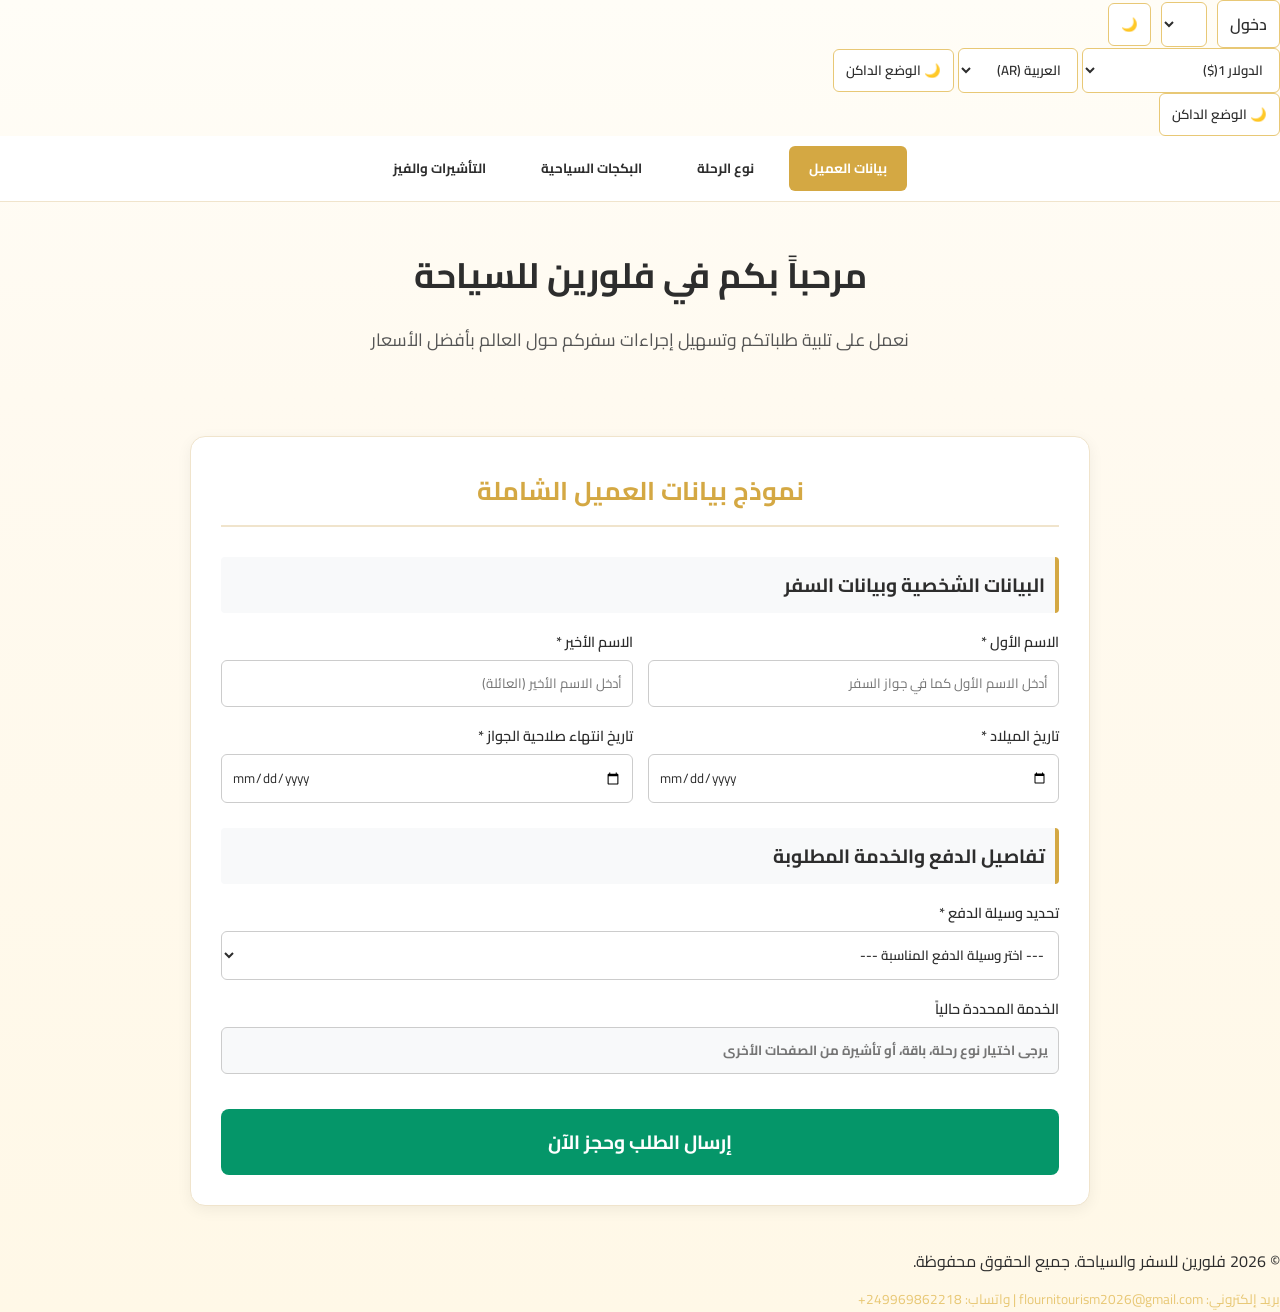
==== index.html @ 7b074fc5 "Update index.html" ====
<!DOCTYPE html>
<html lang="ar" dir="rtl">
<head>
    <meta charset="UTF-8">
    <meta name="viewport" content="width=device-width, initial-scale=1.0">
    <title>فلورين للسفر والسياحة</title>
    <link href="https://fonts.googleapis.com/css2?family=Cairo:wght@400;600;700;800&display=swap" rel="stylesheet">
    <style>
        :root {
            /* ألوان الوضع الفاتح (الافتراضي) */
            --gold-matte: #D4A843;
            --gold-light: #E8C876;
            --white: #FFFFFF;
            --bg-gradient-1: #FFFDF7;
            --bg-gradient-2: #FFFAF0;
            --bg-gradient-3: #FFF8E7;
            --text-dark: #2D2D2D;
            --text-medium: #555555;
            --shadow-color: rgba(0,0,0,0.06);
            --border-color: #F0E4CC;
            --input-bg: #FFFFFF;
            --input-border: #ccc;
            --section-bg: #f8f9fa;
        }

        /* ألوان الوضع الداكن */
        body.dark-mode {
            --white: #1E1E1E;
            --bg-gradient-1: #121212;
            --bg-gradient-2: #1A1A1A;
            --bg-gradient-3: #121212;
            --text-dark: #F5F5F5;
            --text-medium: #CCCCCC;
            --shadow-color: rgba(255,255,255,0.05);
            --border-color: #333333;
            --input-bg: #2D2D2D;
            --input-border: #444444;
            --section-bg: #2A2A2A;
        }

        * { 
            margin: 0; 
            padding: 0; 
            box-sizing: border-box; 
            font-family: 'Cairo', sans-serif; 
        }
        
        body { 
            background: linear-gradient(180deg, var(--bg-gradient-1) 0%, var(--bg-gradient-2) 30%, var(--bg-gradient-3) 100%); 
            color: var(--text-dark); 
            overflow-x: hidden; 
            transition: background 0.3s, color 0.3s;
        }

        /* الهيدر وأدوات التحكم */
        header { 
            background: var(--white); 
            border-bottom: 3px solid var(--gold-matte); 
            position: sticky; 
            top: 0; 
            z-index: 100; 
            box-shadow: 0 2px 20px var(--shadow-color); 
            transition: background 0.3s;
        }
        
        .header-inner { 
            max-width: 1200px; 
            margin: 0 auto; 
            padding: 10px 20px; 
            display: flex; 
            align-items: center; 
            justify-content: space-between; 
            flex-wrap: wrap; 
            gap: 15px; 
        }
        /* قسم الشعار */
.logo-area { 
    display: flex; 
    align-items: center; 
    gap: 12px; 
    margin-top: -15px; /* التعديل هنا: هذه القيمة سترفع الشعار والنص للأعلى، يمكنك تغيير الرقم (-10 أو -20) حسب الحاجة */
}

.logo-img { 
    /* تم تعديل العرض إلى 120 بكسل بدلاً من 70 بكسل لتكون تفاصيل شعار فلورين واضحة ومقروءة */
    width: 120px; 
    height: auto; 
    object-fit: contain; 
    border-radius: 8px; /* ملاحظة: إذا قمت بتفريغ خلفية الشعار (PNG شفاف)، فمن الأفضل حذف هذا السطر */
}

.logo-text h1 { 
    font-size: 1.3rem; 
    font-weight: 800; 
    color: var(--text-dark); 
    line-height: 1.1; 
}

.controls { 
    display: flex; 
    gap: 10px; 
    align-items: center; 
}

select, .lang-btn, .theme-btn { 
    padding: 8px 12px; 
    border: 1px solid var(--gold-light); 
    border-radius: 6px; 
    background: var(--input-bg); 
    color: var(--text-dark);
    cursor: pointer; 
    font-weight: 600; 
    outline: none; 
    transition: 0.3s;
}

.lang-btn:hover, select:hover, .theme-btn:hover { 
    background: var(--gold-light); 
    color: #fff; 
}

        /* شريط التنقل الرئيسي */
        nav {
            background: var(--white);
            border-bottom: 1px solid var(--border-color);
            display: flex;
            justify-content: center;
            gap: 15px;
            padding: 10px;
        }

        nav button {
            padding: 10px 20px;
            border: none;
            background: none;
            color: var(--text-dark);
            font-weight: 700;
            cursor: pointer;
            border-radius: 6px;
            transition: 0.3s;
        }

        nav button.active, nav button:hover {
            background: var(--gold-matte);
            color: white;
        }

        /* القسم الترحيبي */
        .hero { 
            text-align: center; 
            padding: 40px 20px; 
        }
        
        .hero h2 { 
            font-size: 2.2rem; 
            margin-bottom: 15px; 
            color: var(--text-dark); 
        }
        
        .hero p { 
            color: var(--text-medium); 
            font-size: 1.1rem; 
        }

        /* الحاوية العامة للصفحات */
        .page-container {
            max-width: 1200px;
            margin: 0 auto;
            padding: 20px;
        }

        .page {
            display: none;
        }

        .page.active {
            display: block;
        }

        /* نموذج الحجز الشامل */
        .form-container { 
            max-width: 900px; 
            margin: 20px auto; 
            background: var(--white); 
            padding: 30px; 
            border-radius: 15px; 
            border: 1px solid var(--border-color); 
            box-shadow: 0 4px 15px var(--shadow-color);
            transition: background 0.3s, border-color 0.3s;
        }
        
        .form-container h2 { 
            text-align: center; 
            color: var(--gold-matte); 
            margin-bottom: 30px; 
            border-bottom: 2px solid var(--border-color); 
            padding-bottom: 10px; 
            font-size: 1.6rem; 
        }
        
        .form-section-title { 
            font-size: 1.2rem; 
            color: var(--text-dark); 
            margin: 25px 0 15px; 
            font-weight: 700; 
            background: var(--section-bg); 
            padding: 10px; 
            border-right: 4px solid var(--gold-matte); 
            border-radius: 4px;
        }
        
        .row { 
            display: flex; 
            flex-wrap: wrap; 
            gap: 15px; 
            margin-bottom: 15px; 
        }
        
        .col { 
            flex: 1; 
            min-width: 200px; 
        }
        
        .col label { 
            display: block; 
            margin-bottom: 5px; 
            font-weight: 600; 
            font-size: 0.9rem; 
            color: var(--text-dark); 
        }
        
        .col input, .col select { 
            width: 100%; 
            padding: 10px; 
            border: 1px solid var(--input-border); 
            border-radius: 6px; 
            font-family: 'Cairo', sans-serif; 
            box-sizing: border-box;
            background: var(--input-bg);
            color: var(--text-dark);
            transition: 0.3s;
        }
        
        .col input:focus, .col select:focus { 
            border-color: var(--gold-matte); 
            outline: none; 
            box-shadow: 0 0 5px rgba(212, 168, 67, 0.5); 
        }
        
        .submit-btn {
            width: 100%;
            padding: 15px;
            background: #059669;
            color: #fff;
            border: none;
            border-radius: 8px;
            font-size: 1.2rem;
            font-weight: bold;
            cursor: pointer;
            margin-top: 20px;
            transition: background 0.3s;
        }
        
        .submit-btn:hover { 
            background: #047857; 
        }

        /* تصميم صفحة نوع الرحلة */
        .trip-type-container {
            display: grid;
            grid-template-columns: repeat(auto-fit, minmax(300px, 1fr));
            gap: 25px;
            margin-top: 30px;
        }

        .trip-card {
            background: var(--white);
            border: 2px solid var(--border-color);
            border-radius: 12px;
            padding: 30px;
            text-align: center;
            cursor: pointer;
            transition: all 0.3s ease;
            box-shadow: 0 4px 10px var(--shadow-color);
        }

        .trip-card:hover, .trip-card.selected {
            border-color: var(--gold-matte);
            transform: translateY(-5px);
            box-shadow: 0 10px 20px rgba(212, 168, 67, 0.15);
        }

        .trip-card .icon {
            font-size: 3.5rem;
            margin-bottom: 15px;
        }

        .trip-card h4 {
            font-size: 1.4rem;
            margin-bottom: 10px;
            color: var(--text-dark);
        }

        .trip-card p {
            font-size: 0.95rem;
            color: var(--text-medium);
        }

/* التمرير الأفقي للبطاقات (الباقات والفيز) */
.section-title { 
    text-align: center; 
    margin: 40px 0 20px; 
}

.section-title h3 { 
    font-size: 1.8rem; 
    color: var(--gold-matte); 
    position: relative; 
    display: inline-block; 
    margin-bottom: 10px; 
}

.horizontal-scroll { 
    display: flex; 
    overflow-x: auto; 
    gap: 25px; /* زيادة المسافة بين البطاقات لراحة العين */
    padding: 30px 5vw; /* هوامش جانبية مرنة لترك مساحة قبل أول بطاقة وبعد آخر بطاقة */
    scroll-snap-type: x mandatory; 
    scroll-padding-left: 5vw; /* لضبط نقطة وقوف البطاقة بدقة */
    scrollbar-width: none; 
}

.horizontal-scroll::-webkit-scrollbar { 
    display: none; 
}

.card { 
    width: 85vw; /* تأخذ 85% من عرض الشاشة في الجوال لتظهر جزءاً من البطاقة التالية */
    max-width: 380px; /* أقصى عرض للبطاقة في الشاشات الكبيرة لتظل مريحة للعين */
    background: var(--white); 
    border-radius: 15px; 
    border: 1px solid var(--border-color); 
    scroll-snap-align: center; /* تمركز البطاقة في المنتصف عند التمرير بدلاً من البداية */
    flex-shrink: 0; 
    display: flex; 
    flex-direction: column; 
    overflow: hidden; 
    box-shadow: 0 4px 15px var(--shadow-color); 
    /* التمرير الأفقي للبطاقات (الباقات والفيز) */
    .section-title { 
        text-align: center; 
        margin: 40px 0 20px; 
    }
    
    .section-title h3 { 
        font-size: 1.8rem; 
        color: var(--gold-matte); 
        position: relative; 
        display: inline-block; 
        margin-bottom: 10px; 
    }
    
    .horizontal-scroll { 
        display: flex; 
        overflow-x: auto; 
        gap: 20px; 
        padding: 20px; 
        scroll-snap-type: x mandatory; 
        scrollbar-width: none; 
    }
    
    .horizontal-scroll::-webkit-scrollbar { 
        display: none; 
    }

    .card { 
        min-width: 320px; 
        max-width: 320px; 
        background: var(--white); 
        border-radius: 15px; 
        border: 1px solid var(--border-color); 
        scroll-snap-align: start; 
        flex-shrink: 0; 
        display: flex; 
        flex-direction: column; 
        overflow: hidden; 
        box-shadow: 0 4px 15px var(--shadow-color); 
        transition: transform 0.3s, border-color 0.3s, box-shadow 0.3s, background 0.3s; 
    }
    
    .card:hover { 
        transform: translateY(-5px); 
        border-color: var(--gold-matte); 
        box-shadow: 0 10px 25px rgba(212, 168, 67, 0.25); 
    }
    
    .card-img { 
        height: 200px; 
        background-size: cover; 
        background-position: center; 
        position: relative; 
        background-color: #eee; 
    }
    
    .card-badge { 
        position: absolute; 
        top: 10px; 
        right: 10px; 
        background: var(--gold-matte); 
        color: #fff; 
        padding: 4px 12px; 
        border-radius: 15px; 
        font-size: 0.8rem; 
        font-weight: bold; 
    }
    
    .card-content { 
        padding: 20px; 
        flex-grow: 1; 
        display: flex; 
        flex-direction: column; 
    }
    
    .card-title { 
        font-size: 1.2rem; 
        font-weight: 700; 
        margin-bottom: 5px; 
        color: var(--text-dark); 
    }
    
    .card-desc { 
        font-size: 0.9rem; 
        color: var(--text-medium); 
        margin-bottom: 10px; 
        line-height: 1.5; 
        height: 72px;
        overflow: hidden;
    }
    
    .card-price { 
        font-size: 1.3rem; 
        font-weight: 800; 
        color: var(--gold-matte); 
        margin: 10px 0 15px; 
    }
    
    .btn-book { 
        text-align: center; 
        padding: 10px; 
        background: var(--gold-matte); 
        color: white; 
        text-decoration: none; 
        border-radius: 8px; 
        font-weight: bold; 
        transition: background 0.3s; 
        margin-top: auto; 
        border: none; 
        cursor: pointer; 
    }
    
    .btn-book:hover { 
        background: #B8912F; 
    }
</style>


                    <div class="controls">
    
    <!-- أضف هذا السطر الجديد الخاص بزر تسجيل الدخول هنا -->
    <a href="login.html" class="theme-btn" style="text-decoration: none;">دخول</a>

    <!-- هذه الأزرار ستكون موجودة لديك مسبقاً (لا تقم بحذفها) -->
    <select id="lang-select">...</select>
    <button class="theme-btn">🌙</button>
                    </div>
    
                <!-- قائمة العملات المتعددة -->
                <select id="currency-select" onchange="updateCurrency()">
                    <option value="USD">الدولار 1($)</option>
                    <option value="SAR">4الريال السعودي (SAR)</option>
                    <option value="AED">4الدرهم الإماراتي (AED)</option>
                    <option value="EGP">الجنيه المصري110 (EGP)</option>
                    <option value="SDG">الجنيه السوداني6000 (SDG)</option>
                </select>
                
                <!-- قائمة اللغات المتعددة -->
                <select id="lang-select" onchange="updateLanguage()">
                    <option value="ar">العربية (AR)</option>
                    <option value="en">English (EN)</option>
                    <option value="ja">日本語 (JA)</option>
                    <option value="zh">中文 (ZH)</option>
                    <option value="tr">Türkçe (TR)</option>
                    <option value="de">Deutsch (DE)</option>
                </select>
                
                <button class="theme-btn" onclick="toggleDarkMode()">🌙 الوضع الداكن</button>
            </div>

            </div>
            
            <div class="controls">
                <button class="theme-btn" onclick="toggleDarkMode()">🌙 الوضع الداكن</button>
            </div>
        </div>
    </header>

    <nav>
        <button id="btn-customer" class="active" onclick="showPage('customer-page')">بيانات العميل</button>
        <button id="btn-trip" onclick="showPage('trip-page')">نوع الرحلة</button>
        <button id="btn-packages" onclick="showPage('packages-page')">البكجات السياحية</button>
        <button id="btn-visas" onclick="showPage('visas-page')">التأشيرات والفيز</button>
    </nav>

    <div class="hero">
        <h2>مرحباً بكم في فلورين للسياحة</h2>
        <p>نعمل على تلبية طلباتكم وتسهيل إجراءات سفركم حول العالم بأفضل الأسعار</p>
    </div>

    <div class="page-container">
        
        <!-- صفحة بيانات العميل -->
        <div id="customer-page" class="page active">
            <div class="form-container">
                <h2>نموذج بيانات العميل الشاملة</h2>
                <form id="bookingForm">
                    <div class="form-section-title">البيانات الشخصية وبيانات السفر</div>
                    
                    <div class="row">
                        <div class="col">
                            <label for="firstName">الاسم الأول *</label>
                            <input type="text" id="firstName" required placeholder="أدخل الاسم الأول كما في جواز السفر">
                        </div>
                        <div class="col">
                            <label for="lastName">الاسم الأخير *</label>
                            <input type="text" id="lastName" required placeholder="أدخل الاسم الأخير (العائلة)">
                        </div>
                    </div>

                    <div class="row">
                        <div class="col">
                            <label for="dob">تاريخ الميلاد *</label>
                            <input type="date" id="dob" required>
                        </div>
                        <div class="col">
                            <label for="passportExpiry">تاريخ انتهاء صلاحية الجواز *</label>
                            <input type="date" id="passportExpiry" required>
                        </div>
                    </div>

                    <div class="form-section-title">تفاصيل الدفع والخدمة المطلوبة</div>

                    <div class="row">
                        <div class="col">
                            <label for="paymentMethod">تحديد وسيلة الدفع *</label>
                            <select id="paymentMethod" required>
                                <option value="" disabled selected>--- اختر وسيلة الدفع المناسبة ---</option>
                                <option value="فيزا">فيزا (Visa)</option>
                                <option value="ماستر كارد">ماستر كارد (MasterCard)</option>
                                <option value="بنكك من بنك الخرطوم">بنكك (بنك الخرطوم)</option>
                                <option value="أوكاش من بنك أمدرمان الوطني">أوكاش (بنك أمدرمان الوطني)</option>
                                <option value="محفظة ماي كاشي">محفظة ماي كاشي</option>
                                <option value="فودافون كاش">فودافون كاش</option>
                            </select>
                        </div>
                    </div>

                    <div class="row">
                        <div class="col">
                            <label for="selectedService">الخدمة المحددة حالياً</label>
                            <input type="text" id="selectedService" readonly placeholder="يرجى اختيار نوع رحلة، باقة، أو تأشيرة من الصفحات الأخرى" style="background-color: var(--section-bg); font-weight: bold; color: var(--gold-matte);">
                        </div>
                    </div>

                    <button type="button" class="submit-btn" onclick="sendOrder()">إرسال الطلب وحجز الآن</button>
                </form>
            </div>
        </div>

                <!-- صفحة تحديد نوع الرحلة والمحرك الذكي -->
        <div id="trip-page" class="page">
            <div class="section-title">
                <h3 id="txt-trip-title">تحديد تفاصيل الرحلة</h3>
                <p id="txt-trip-subtitle" style="color: var(--text-medium);">يرجى اختيار نوع الخدمة وتعبئة البيانات المطلوبة بدقة</p>
            </div>
            
            <div class="trip-type-container" style="margin-bottom: 30px;">
                <div class="trip-card" id="trip-flight" onclick="toggleTripForm('flight')">
                    <div class="icon">✈️</div>
                    <h4 id="txt-flight-tab">حجز الطيران</h4>
                    <p id="txt-flight-tab-desc">تذاكر دولية وداخلية بأفضل الأسعار</p>
                </div>
                
                <div class="trip-card" id="trip-hotel" onclick="toggleTripForm('hotel')">
                    <div class="icon">🏨</div>
                    <h4 id="txt-hotel-tab">حجوزات الفنادق</h4>
                    <p id="txt-hotel-tab-desc">إقامة مريحة في أرقى الفنادق العالمية</p>
                </div>
            </div>

            <!-- نموذج تفاصيل حجز الطيران المتقدم -->
            <div id="flight-form-container" class="form-container" style="display: none; border-color: var(--gold-matte);">
                <h3 style="color: var(--gold-matte); margin-bottom: 20px;" id="txt-flight-head">تفاصيل حجز الطيران</h3>
                
                <!-- الصف الأول: نوع الرحلة -->
                <div class="row">
                    <div class="col">
                        <label id="lbl-flight-type">نوع الرحلة *</label>
                        <select id="flightType" required>
                            <option value="ذهاب فقط">ذهاب فقط</option>
                            <option value="ذهاب وإياب">ذهاب وإياب</option>
                            <option value="وجهات متعددة">وجهات متعددة</option>
                        </select>
                    </div>
                </div>

                <!-- الصف الثاني: وجهات السفر (كافة دول العالم عبر قائمة ذكية) -->
                <div class="row">
                    <div class="col">
                        <label id="lbl-dep-country">الدولة التي تسافر منها (بلد المغادرة) *</label>
                        <input type="text" id="depCountry" list="countries-list" required placeholder="اكتب بلد المغادرة...">
                    </div>
                    <div class="col">
                        <label id="lbl-arr-country">الدولة المراد الوصول إليها (وجهة السفر) *</label>
                        <input type="text" id="arrCountry" list="countries-list" required placeholder="اكتب وجهة الوصول...">
                    </div>
                </div>

                <!-- الصف الثالث: تحديد الطيران أو السعر -->
                <div class="row">
                    <div class="col">
                        <label id="lbl-airline-opt">تفضيل خطوط الطيران *</label>
                        <select id="airlineOption" onchange="toggleAirlineInput()" required>
                            <option value="ارخص طيران">عرض من أرخص خط طيران إلى الأغلى</option>
                            <option value="طيران مخصص">تحديد خطوط طيران مخصصة (كتابة الاسم أو الكود)</option>
                        </select>
                    </div>
                    <div class="col" id="custom-airline-col" style="display: none;">
                        <label id="lbl-custom-airline">اسم شركة الطيران أو كود الـ IATA *</label>
                        <input type="text" id="customAirline" list="airlines-list" placeholder="مثال: TK (التركية) أو Emirates...">
                    </div>
                </div>

                <!-- الصف الرابع: عدد المسافرين وفئاتهم العمرية -->
                <div class="row">
                    <div class="col">
                        <label id="lbl-adults">البالغون (12 سنة فأكثر) *</label>
                        <input type="number" id="passAdults" value="1" min="1" required>
                    </div>
                    <div class="col">
                        <label id="lbl-children">الأطفال (2 - 12 سنة)</label>
                        <input type="number" id="passChildren" value="0" min="0">
                    </div>
                    <div class="col">
                        <label id="lbl-infants">الرضع (من يوم إلى سنتين)</label>
                        <input type="number" id="passInfants" value="0" min="0">
                    </div>
                </div>

                <button type="button" class="submit-btn" style="background-color: var(--gold-matte);" onclick="saveFlightDetails()" id="btn-save-flight">تأكيد تفاصيل الطيران</button>
            </div>

            <!-- نموذج تفاصيل حجز الفنادق المتقدم -->
            <div id="hotel-form-container" class="form-container" style="display: none; border-color: var(--gold-matte);">
                <h3 style="color: var(--gold-matte); margin-bottom: 20px;" id="txt-hotel-head">تفاصيل حجز الفندق</h3>
                
                <div class="row">
                    <div class="col">
                        <label id="lbl-hotel-country">الدولة المراد الحجز فيها (الوجهة السياحية) *</label>
                        <input type="text" id="hotelCountry" list="countries-list" required placeholder="اكتب الدولة أو المدينة الفندقية...">
                    </div>
                </div>

                <div class="row">
                    <div class="col">
                        <label id="lbl-checkin">تاريخ الدخول (Check-in) *</label>
                        <input type="date" id="hotelCheckIn" required>
                    </div>
                    <div class="col">
                        <label id="lbl-checkout">تاريخ الخروج (Check-out) *</label>
                        <input type="date" id="hotelCheckOut" required>
                    </div>
                </div>

                <button type="button" class="submit-btn" style="background-color: var(--gold-matte);" onclick="saveHotelDetails()" id="btn-save-hotel">تأكيد تفاصيل الفندق</button>
            </div>
        </div>

        <!-- قوائم البيانات الذكية المساعدة (Datalists) لجميع دول العالم وشركات الطيران الكبرى -->
        <datalist id="countries-list">
            <!-- الدول العربية والأكثر طلباً -->
            <option value="السودان"><option value="مصر"><option value="الإمارات العربية المتحدة"><option value="المملكة العربية السعودية">
            <option value="قطر"><option value="سلطنة عمان"><option value="البحرين"><option value="الكويت"><option value="الأردن">
            <option value="لبنان"><option value="تركيا"><option value="ماليزيا"><option value="جزر المالديف"><option value="جزر القمر">
            <!-- دول العالم الكبرى -->
            <option value="الولايات المتحدة الأمريكية"><option value="المملكة المتحدة"><option value="ألمانيا"><option value="فرنسا">
            <option value="إيطاليا"><option value="إسبانيا"><option value="سويسرا"><option value="اليابان"><option value="الصين">
            <option value="روسيا"><option value="كندا"><option value="أستراليا"><option value="البرازيل"><option value="الهند">
            <!-- يمكن للمستخدم كتابة أي دولة أخرى بحرية تامة بفضل ميزة حقل الإدخال الحر المصاحب للقائمة -->
        </datalist>

        <datalist id="airlines-list">
            <option value="EK - طيران الإمارات"><option value="QR - الخطوط الجوية القطرية"><option value="SV - الخطوط السعودية">
            <option value="MS - مصر للطيران"><option value="TK - الخطوط الجوية التركية"><option value="SD - الخطوط الجوية السودانية">
            <option value="WY - الطيران العماني"><option value="EY - الاتحاد للطيران"><option value="GF - طيران الخليج">
            <option value="LH - لوفتهانزا الألمانية"><option value="BA - الخطوط الجوية البريطانية"><option value="AF - الخطوط الجوية الفرنسية">
        </datalist>

                <!-- صفحة البكجات السياحية -->
        <div id="packages-page" class="page">
            <div class="section-title">
                <h3>أقوى 10 بكجات سياحية عالمية</h3>
                <p style="color: var(--text-medium);">استكشف أفضل الوجهات السياحية مع عروضنا المتكاملة شاملة الإقامة والجولات</p>
            </div>
            
            <div class="horizontal-scroll">
                <!-- 1. المالديف -->
                <div class="card">
                    <div class="card-img" style="background-image: url('https://images.unsplash.com/photo-1514282401047-d79a71a590e8?auto=format&fit=crop&w=400&q=80');">
                        <span class="card-badge">الأكثر طلباً</span>
                    </div>
                    <div class="card-content">
                        <div class="card-title">باقة المالديف الاستوائية</div>
                        <div class="card-desc">استمتع بسحر شاطئ نالادهو، منتجع شي فال، وبانانا ريف. إقامة فاخرة فوق الماء شاملة الوجبات والأنشطة البحرية.</div>
                        <div class="card-price">ابتداءً من $1200</div>
                        <button class="btn-book" onclick="selectItem('بكج جزر المالديف الاستوائية')">احجز البكج الآن</button>
                    </div>
                </div>

                <!-- 2. زنزبار -->
                <div class="card">
                    <div class="card-img" style="background-image: url('https://images.unsplash.com/photo-1583212292454-1fe6229603b7?auto=format&fit=crop&w=400&q=80');">
                        <span class="card-badge">طبيعة بكر</span>
                    </div>
                    <div class="card-content">
                        <div class="card-title">باقة زنزبار الساحرة</div>
                        <div class="card-desc">استكشف غابة جوزاني، شاطئ نونغوي، وفندق بارازا الفاخر. رحلة استوائية تجمع بين الاستجمام والمغامرة الأفريقية.</div>
                        <div class="card-price">ابتداءً من $850</div>
                        <button class="btn-book" onclick="selectItem('بكج زنزبار الأفريقية')">احجز البكج الآن</button>
                    </div>
                </div>

                <!-- 3. كوالالمبور -->
                <div class="card">
                    <div class="card-img" style="background-image: url('https://images.unsplash.com/photo-1596422846543-75c6fc18a523?auto=format&fit=crop&w=400&q=80');">
                        <span class="card-badge">حداثة وتسوق</span>
                    </div>
                    <div class="card-content">
                        <div class="card-title">باقة كوالالمبور المتكاملة</div>
                        <div class="card-desc">أروع الجولات لبرجي بتروناس، كهوف باتو، والإقامة في فندق جراند حياة كوالالمبور الفاخر.</div>
                        <div class="card-price">ابتداءً من $650</div>
                        <button class="btn-book" onclick="selectItem('بكج كوالالمبور الساحر')">احجز البكج الآن</button>
                    </div>
                </div>

                <!-- 4. شرم الشيخ -->
                <div class="card">
                    <div class="card-img" style="background-image: url('https://images.unsplash.com/photo-1539635278303-d4002c07eae3?auto=format&fit=crop&w=400&q=80');">
                        <span class="card-badge">عائلي ممتع</span>
                    </div>
                    <div class="card-content">
                        <div class="card-title">باقة شرم الشيخ الترفيهية</div>
                        <div class="card-desc">شاملة زيارة محمية رأس محمد، خليج نعمة، مع إقامة مميزة في منتجع ريكسوس شرم الشيخ الفاخر.</div>
                        <div class="card-price">ابتداءً من $400</div>
                        <button class="btn-book" onclick="selectItem('بكج شرم الشيخ الترفيهي')">احجز البكج الآن</button>
                    </div>
                </div>

                <!-- 5. دهب -->
                <div class="card">
                    <div class="card-img" style="background-image: url('https://images.unsplash.com/photo-1544644181-1484b3fdfc62?auto=format&fit=crop&w=400&q=80');">
                        <span class="card-badge">عشاق المغامرة</span>
                    </div>
                    <div class="card-content">
                        <div class="card-title">باقة دهب والاسترخاء</div>
                        <div class="card-desc">اكتشف البلو هول الشهير، محمية أبو جالوم، وممشى دهب السياحي الساحر مع إقامة في فندق لوميريديان دهب.</div>
                        <div class="card-price">ابتداءً من $350</div>
                        <button class="btn-book" onclick="selectItem('بكج دهب والاسترخاء')">احجز البكج الآن</button>
                    </div>
                </div>

                <!-- 6. الساحل الشمالي -->
                <div class="card">
                    <div class="card-img" style="background-image: url('https://images.unsplash.com/photo-1507525428034-b723cf961d3e?auto=format&fit=crop&w=400&q=80');">
                        <span class="card-badge">رفاهية الصيف</span>
                    </div>
                    <div class="card-content">
                        <div class="card-title">باقة الساحل الشمالي الفاخرة</div>
                        <div class="card-desc">استمتع بشواطئ مراسي، هاكيندا باي، والإقامة الفاخرة في فندق ريكسوس العلمين الجديد. عطلة صيفية ملكية.</div>
                        <div class="card-price">ابتداءً من $900</div>
                        <button class="btn-book" onclick="selectItem('بكج الساحل الشمالي الفاخر')">احجز البكج الآن</button>
                    </div>
                </div>

                <!-- 7. دبي -->
                <div class="card">
                    <div class="card-img" style="background-image: url('https://images.unsplash.com/photo-1512453979798-5ea266f8880c?auto=format&fit=crop&w=400&q=80');">
                        <span class="card-badge">تسوق وفخامة</span>
                    </div>
                    <div class="card-content">
                        <div class="card-title">باقة دبي الساحرة</div>
                        <div class="card-desc">تتضمن صعود برج خليفة، زيارة دبي مول، والإقامة الفاخرة في فندق أتلانتس النخلة الشهير.</div>
                        <div class="card-price">ابتداءً من $950</div>
                        <button class="btn-book" onclick="selectItem('بكج دبي الفاخر')">احجز البكج الآن</button>
                    </div>
                </div>

                <!-- 8. جزر القمر -->
                <div class="card">
                    <div class="card-img" style="background-image: url('https://images.unsplash.com/photo-1559136555-9303baea8ebd?auto=format&fit=crop&w=400&q=80');">
                        <span class="card-badge">وجهة نادرة</span>
                    </div>
                    <div class="card-content">
                        <div class="card-title">باقة جزر القمر الطبيعية</div>
                        <div class="card-desc">استكشف جبل كارتالا، شواطئ موهيلي العذراء، مع إقامة في منتجع رويال كومور المتميز وسط الطبيعة الخلابة.</div>
                        <div class="card-price">ابتداءً من $780</div>
                        <button class="btn-book" onclick="selectItem('بكج جزر القمر الطبيعية')">احجز البكج الآن</button>
                    </div>
                </div>

                <!-- 9. الإسكندرية -->
                <div class="card">
                    <div class="card-img" style="background-image: url('https://images.unsplash.com/photo-1568322422390-0ec4fc9cfa5b?auto=format&fit=crop&w=400&q=80');">
                        <span class="card-badge">تاريخ وثقافة</span>
                    </div>
                    <div class="card-content">
                        <div class="card-title">باقة الإسكندرية الكلاسيكية</div>
                        <div class="card-desc">استمتع بزيارة قلعة قايتباي، مكتبة الإسكندرية، مع إقامة راقية مطلة على البحر في فندق فورسيزونز سان ستيفانو.</div>
                        <div class="card-price">ابتداءً من $300</div>
                        <button class="btn-book" onclick="selectItem('بكج الإسكندرية الكلاسيكي')">احجز البكج الآن</button>
                    </div>
                </div>

                <!-- 10. تركيا -->
                <div class="card">
                    <div class="card-img" style="background-image: url('https://images.unsplash.com/photo-1524231757912-21f4fe3a7200?auto=format&fit=crop&w=400&q=80');">
                        <span class="card-badge">تاريخ وطبيعة</span>
                    </div>
                    <div class="card-content">
                        <div class="card-title">باقة تركيا الساحرة</div>
                        <div class="card-desc">جولات في جامع آيا صوفيا، مضيق البوسفور، والإقامة المتميزة في فندق هيلتون إسطنبول بومونتي الفاخر.</div>
                        <div class="card-price">ابتداءً من $700</div>
                        <button class="btn-book" onclick="selectItem('بكج تركيا الساحر')">احجز البكج الآن</button>
                    </div>
                </div>
            </div>
        </div>

        <!-- صفحة التأشيرات والفيز -->
        <div id="visas-page" class="page">
            <div class="section-title">
                <h3>خدمات التأشيرات والفيز المعتمدة</h3>
                <p style="color: var(--text-medium);">نوفر لكم خدمات استخراج التأشيرات والموافقات الأمنية بأسرع وقت وبإجراءات ميسرة</p>
            </div>
            
            <div class="horizontal-scroll">
                <!-- 1. مصر -->
                <div class="card">
                    <div class="card-img" style="background-image: url('https://images.unsplash.com/photo-1539650116574-8efeb43e2750?auto=format&fit=crop&w=400&q=80');">
                        <span class="card-badge" style="background-color: #e11d48;">عرض خاص</span>
                    </div>
                    <div class="card-content">
                        <div class="card-title">موافقة أمنية لجمهورية مصر</div>
                        <div class="card-desc">استخراج الموافقة الأمنية لدخول جمهورية مصر العربية لجميع الجنسيات المؤهلة بسرعة وموثوقية تامة.</div>
                        <div class="card-price">
                            $290 <span class="old-price"></span>
                        </div>
                        <button class="btn-book" onclick="selectItem('موافقة أمنية لجمهورية مصر - 290$')">طلب الموافقة الآن</button>
                    </div>
                </div>

                <!-- 2. الإمارات شهر -->
                <div class="card">
                    <div class="card-img" style="background-image: url('https://images.unsplash.com/photo-1512453979798-5ea266f8880c?auto=format&fit=crop&w=400&q=80');">
                        <span class="card-badge">سياحة قصيرة</span>
                    </div>
                    <div class="card-content">
                        <div class="card-title">تأشيرة الإمارات (شهر واحد)</div>
                        <div class="card-desc">تأشيرة دخول سياحية لدولة الإمارات العربية المتحدة صالحة لمدة 30 يوماً من تاريخ الدخول. إجراءات سريعة.</div>
                        <div class="card-price">850 درهم إماراتي</div>
                        <button class="btn-book" onclick="selectItem('تأشيرة الإمارات شهر واحد - 850 درهم')">طلب التأشيرة الآن</button>
                    </div>
                </div>

                <!-- 3. الإمارات شهرين -->
                <div class="card">
                    <div class="card-img" style="background-image: url('https://images.unsplash.com/photo-1526478806334-5fa488a38682?auto=format&fit=crop&w=400&q=80');">
                        <span class="card-badge">سياحة طويلة</span>
                    </div>
                    <div class="card-content">
                        <div class="card-title">تأشيرة الإمارات (شهرين)</div>
                        <div class="card-desc">تأشيرة دخول سياحية لدولة الإمارات العربية المتحدة صالحة لمدة 60 يوماً متواصلة من تاريخ الدخول.</div>
                        <div class="card-price">1200 درهم إماراتي</div>
                        <button class="btn-book" onclick="selectItem('تأشيرة الإمارات شهرين - 1200 درهم')">طلب التأشيرة الآن</button>
                    </div>
                </div>

                <!-- 4. السعودية عمرة -->
                <div class="card">
                    <div class="card-img" style="background-image: url('https://images.unsplash.com/photo-1564507592333-c60657eea523?auto=format&fit=crop&w=400&q=80');">
                        <span class="card-badge" style="background-color: #059669;">تأشيرة دينية</span>
                    </div>
                    <div class="card-content">
                        <div class="card-title">تأشيرة عمرة للمملكة العربية السعودية</div>
                        <div class="card-desc">تأشيرة عمرة شاملة التنسيق والتأمين الطبي المعتمد لدخول المملكة العربية السعودية لأداء المناسك.</div>
                        <div class="card-price">2100 ريال سعودي</div>
                        <button class="btn-book" onclick="selectItem('تأشيرة عمرة للمملكة العربية السعودية - 2100 ريال')">طلب التأشيرة الآن</button>
                    </div>
                </div>
            </div>
        </div>

    </div>

    <footer>
        <p>© 2026 فلورين للسفر والسياحة. جميع الحقوق محفوظة.</p>
        <p style="font-size: 0.85rem; margin-top: 10px; color: var(--gold-light);">بريد إلكتروني: flournitourism2026@gmail.com | واتساب: 249969862218+</p>
    </footer>

    <script>
        // التبديل بين الصفحات بشكل سلس
        function showPage(pageId) {
            // إخفاء جميع الصفحات
            const pages = document.querySelectorAll('.page');
            pages.forEach(page => page.classList.remove('active'));

            // إزالة الحالة النشطة من أزرار القائمة
            const navButtons = document.querySelectorAll('nav button');
            navButtons.forEach(btn => btn.classList.remove('active'));

            // إظهار الصفحة المحددة
            const activePage = document.getElementById(pageId);
            if (activePage) {
                activePage.classList.add('active');
            }

            // تفعيل الزر المقابل
            if (pageId === 'customer-page') document.getElementById('btn-customer').classList.add('active');
            if (pageId === 'trip-page') document.getElementById('btn-trip').classList.add('active');
            if (pageId === 'packages-page') document.getElementById('btn-packages').classList.add('active');
            if (pageId === 'visas-page') document.getElementById('btn-visas').classList.add('active');

            // التمرير إلى أعلى الصفحة بسلاسة
            window.scrollTo({ top: 0, behavior: 'smooth' });
        }

        // تفعيل الوضع الداكن والفاتح
        function toggleDarkMode() {
            document.body.classList.toggle('dark-mode');
            const themeBtn = document.querySelector('.theme-btn');
            if (document.body.classList.contains('dark-mode')) {
                themeBtn.innerHTML = '☀️ الوضع الفاتح';
            } else {
                themeBtn.innerHTML = '🌙 الوضع الداكن';
            }
        }

        // اختيار نوع الرحلة من الصفحة المنفصلة
        function selectTripType(tripType) {
            // إزالة الاختيار السابق
            document.querySelectorAll('.trip-card').forEach(card => card.classList.remove('selected'));
            
            // تمييز الكرت المختار
            if (tripType === 'حجز الطيران') document.getElementById('trip-flight').classList.add('selected');
            if (tripType === 'حجوزات الفنادق') document.getElementById('trip-hotel').classList.add('selected');
            if (tripType === 'حجوزات الرحلات السياحية والمنتجعات') document.getElementById('trip-resort').classList.add('selected');

            // تعبئة حقل الخدمة في الصفحة الأولى
            document.getElementById('selectedService').value = tripType;

            // توجيه العميل لصفحة البيانات لتأكيد الحجز
            alert('تم اختيار: ' + tripType + '. يرجى الآن إكمال بياناتك الشخصية لتأكيد الطلب.');
            showPage('customer-page');
        }

        // اختيار البكج أو الفيزا وتعبئة الحقل وتوجيه العميل
        function selectItem(itemName) {
            document.getElementById('selectedService').value = itemName;
            alert('تم اختيار: ' + itemName + '. تم نقل الخدمة لنموذج البيانات، يرجى إكمال الحقول لإرسال الطلب.');
            showPage('customer-page');
        }

        // دالة إرسال وتحويل البيانات للواتساب والإيميل
        function sendOrder() {
            const firstName = document.getElementById('firstName').value.trim();
            const lastName = document.getElementById('lastName').value.trim();
            const dob = document.getElementById('dob').value;
            const passportExpiry = document.getElementById('passportExpiry').value;
            const paymentMethod = document.getElementById('paymentMethod').value;
            const selectedService = document.getElementById('selectedService').value.trim();

            // التحقق من الحقول الإجبارية
            if (!firstName || !lastName || !dob || !passportExpiry || !paymentMethod) {
                alert('يرجى ملء كافة الحقول الإلزامية المميزة بعلامة (*) قبل إرسال الطلب.');
                return;
            }

            const serviceText = selectedService ? selectedService : 'لم يتم تحديد خدمة معينة بعد';

            // صياغة نص الرسالة الاحترافي
            const message = `*طلب حجز جديد من فلورين للسياحة*\n\n` +
                            `👤 *اسم العميل:* ${firstName} ${lastName}\n` +
                            `📅 *تاريخ الميلاد:* ${dob}\n` +
                            `🛂 *انتهاء صلاحية الجواز:* ${passportExpiry}\n` +
                            `💳 *وسيلة الدفع:* ${paymentMethod}\n` +
                            `✈️ *الخدمة المطلوبة:* ${serviceText}\n\n` +
                            `تم إرسال هذا الطلب تلقائياً عبر النظام المعتمد لشركة فلورين.`;

            // 1. الإرسال عبر الواتساب المباشر
            const whatsappNumber = '249969862218';
            const whatsappUrl = `https://api.whatsapp.com/send?phone=${whatsappNumber}&text=${encodeURIComponent(message)}`;
            // 2. الإرسال عبر البريد الإلكتروني المباشر
const emailRecipient = 'flournitourism2026@gmail.com';
const emailSubject = encodeURIComponent(`طلب حجز جديد باسم: ${firstName} ${lastName}`);
const emailBody = encodeURIComponent(message.replace(/\*/g, '')); // إزالة النجمات التنسيقية للبريد الإلكتروني
const mailtoUrl = `mailto:${emailRecipient}?subject=${emailSubject}&body=${emailBody}`;

// السطر الجديد الذي يقوم بتوجيه المتصفح لفتح تطبيق البريد الإلكتروني
window.location.href = mailtoUrl;


            // فتح الواتساب أولاً في نافذة جديدة
            window.open(whatsappUrl, '_blank');

      // 2. الإرسال عبر البريد الإلكتروني المباشر
function submitBooking(event) {
    // احتواء الكود داخل try...catch لمنع أي خطأ من تعطيل باقي أزرار الموقع
    try {
        // التأكد من وجود الحدث قبل منعه لتجنب الأخطاء
        if (event) {
            event.preventDefault();
        }

        // 1. جلب العناصر بأمان دون قراءة قيمتها فوراً
        const firstNameEl = document.getElementById('first-name');
        const lastNameEl = document.getElementById('last-name');
        const phoneEl = document.getElementById('phone');

        // 2. التحقق من وجود العناصر، وفي حال غيابها يتم وضع قيمة افتراضية لمنع توقف الكود
        const firstName = firstNameEl ? firstNameEl.value : 'غير محدد';
        const lastName = lastNameEl ? lastNameEl.value : 'غير محدد';
        const phoneNumber = phoneEl ? phoneEl.value : 'غير محدد';
        
        // تكوين نص الرسالة
        const message = `
            مرحباً، يوجد طلب حجز جديد:
            - الاسم الكامل: ${firstName} ${lastName}
            - رقم التواصل: ${phoneNumber}
        `;

        // 3. تجهيز روابط البريد الإلكتروني
        const emailRecipient = 'flournitourism2026@gmail.com';
        const emailSubject = encodeURIComponent(`طلب حجز جديد باسم: ${firstName} ${lastName}`);
        const emailBody = encodeURIComponent(message.replace(/\*/g, '')); 
        const mailtoUrl = `mailto:${emailRecipient}?subject=${emailSubject}&body=${emailBody}`;

        // 4. تنفيذ التأخير الزمني وفتح البريد
        setTimeout(() => {
            window.location.href = mailtoUrl;
        }, 500); // تقليل المدة قليلاً لضمان استجابة المتصفح

    } catch (error) {
        // طباعة الخطأ في لوحة التحكم دون التأثير على عمل الموقع
        console.error("تم اكتشاف خطأ في دالة الحجز، ولكن الموقع مستمر في العمل:", error);
    }
}


                // أسعار تحويل العملات الافتراضية مقابل الدولار الأمريكي كأساس
        const currencyRates = {
            USD: 1,
            SAR: 3.75,
            AED: 3.67,
            EGP: 48.50,
            SDG: 6000.00
        };

        const currencySymbols = {
            USD: '$',
            SAR: 'ريال',
            AED: 'درهم',
            EGP: 'جنيه مصري',
            SDG: 'جنيه سوداني'
        };

        // مصفوفة الترجمة للغات الستة المدعومة
        const translations = {
            ar: {
                tripTitle: "تحديد تفاصيل الرحلة",
                tripSubtitle: "يرجى اختيار نوع الخدمة وتعبئة البيانات المطلوبة بدقة",
                flightTab: "حجز الطيران",
                hotelTab: "حجوزات الفنادق",
                flightHead: "تفاصيل حجز الطيران",
                hotelHead: "تفاصيل حجز الفندق",
                flightType: "نوع الرحلة *",
                depCountry: "الدولة التي تسافر منها (بلد المغادرة) *",
                arrCountry: "الدولة المراد الوصول إليها (وجهة السفر) *",
                airlineOpt: "تفضيل خطوط الطيران *",
                customAirline: "اسم شركة الطيران أو كود الـ IATA *",
                adults: "البالغون (12 سنة فأكثر) *",
                children: "الأطفال (2 - 12 سنة)",
                infants: "الرضع (من يوم إلى سنتين)",
                saveFlight: "تأكيد تفاصيل الطيران",
                saveHotel: "تأكيد تفاصيل الفندق"
            },
            en: {
                tripTitle: "Select Trip Details",
                tripSubtitle: "Please choose a service and fill in the required details accurately",
                flightTab: "Flight Booking",
                hotelTab: "Hotel Bookings",
                flightHead: "Flight Booking Details",
                hotelHead: "Hotel Booking Details",
                flightType: "Trip Type *",
                depCountry: "Departure Country *",
                arrCountry: "Destination Country *",
                airlineOpt: "Airline Preference *",
                customAirline: "Airline Name or IATA Code *",
                adults: "Adults (12+ years) *",
                children: "Children (2-12 years)",
                infants: "Infants (1 day - 2 years)",
                saveFlight: "Confirm Flight Details",
                saveHotel: "Confirm Hotel Details"
            },
            ja: {
                tripTitle: "旅行の詳細設定",
                tripSubtitle: "サービスを選択し、必要な詳細を正確に入力してください",
                flightTab: "航空券予約",
                hotelTab: "ホテル予約",
                flightHead: "航空券予約の詳細",
                hotelHead: "ホテル予約の詳細",
                flightType: "旅行タイプ *",
                depCountry: "出発国 *",
                arrCountry: "目的地 *",
                airlineOpt: "航空会社の希望 *",
                customAirline: "航空会社名またはIATAコード *",
                adults: "大人 (12歳以上) *",
                children: "子供 (2-12歳)",
                infants: "乳幼児 (1日-2歳)",
                saveFlight: "フライト詳細を確認",
                saveHotel: "ホテルの詳細を確認"
            },
            zh: {
                tripTitle: "选择行程细节",
                tripSubtitle: "请选择服务并准确填写所需细节",
                flightTab: "机票预订",
                hotelTab: "酒店预订",
                flightHead: "机票预订细节",
                hotelHead: "酒店预订细节",
                flightType: "行程类型 *",
                depCountry: "出发国家 *",
                arrCountry: "目的地国家 *",
                airlineOpt: "航空公司偏好 *",
                customAirline: "航空公司名称或IATA代码 *",
                adults: "成人 (12岁以上) *",
                children: "儿童 (2-12岁)",
                infants: "婴儿 (1天-2岁)",
                saveFlight: "确认机票细节",
                saveHotel: "确认酒店细节"
            },
            tr: {
                tripTitle: "Seyahat Detaylarını Seçin",
                tripSubtitle: "Lütfen bir hizmet seçin ve gerekli bilgileri doğru bir şekilde doldurun",
                flightTab: "Uçak Rezervasyonu",
                hotelTab: "Otel Rezervasyonu",
                flightHead: "Uçak Rezervasyonu Detayları",
                hotelHead: "Otel Rezervasyonu Detayları",
                flightType: "Uçuş Tipi *",
                depCountry: "Kalkış Ülkesi *",
                arrCountry: "Varış Ülkesi *",
                airlineOpt: "Havayolu Tercihi *",
                customAirline: "Havayolu Adı veya IATA Kodu *",
                adults: "Yetişkin (12+ Yaş) *",
                children: "Çocuk (2-12 Yaş)",
                infants: "Bebek (1 Gün - 2 Yaş)",
                saveFlight: "Uçuş Detaylarını Onayla",
                saveHotel: "Otel Detaylarını Onayla"
            },
            de: {
                tripTitle: "Reisedetails auswählen",
                tripSubtitle: "Bitte wählen Sie einen Service und füllen Sie die Details genau aus",
                flightTab: "Flugbuchung",
                hotelTab: "Hotelbuchung",
                flightHead: "Details zur Flugbuchung",
                hotelHead: "Details zur Hotelbuchung",
                flightType: "Reisetyp *",
                depCountry: "Abflugsland *",
                arrCountry: "Zielland *",
                airlineOpt: "Fluggesellschafts-Präferenz *",
                customAirline: "Fluggesellschaft Name oder IATA-Code *",
                adults: "Erwachsene (12+ Jahre) *",
                children: "Kinder (2-12 Jahre)",
                infants: "Kleinkinder (1 Tag - 2 Jahre)",
                saveFlight: "Flugdetails bestätigen",
                saveHotel: "Hoteldetails bestätigen"
            }
        };

        // دوال التحكم بالنماذج الجديدة
        function toggleTripForm(type) {
            document.querySelectorAll('.trip-card').forEach(card => card.classList.remove('selected'));
            document.getElementById('flight-form-container').style.display = 'none';
            document.getElementById('hotel-form-container').style.display = 'none';

            if (type === 'flight') {
                document.getElementById('trip-flight').classList.add('selected');
                document.getElementById('flight-form-container').style.display = 'block';
            } else if (type === 'hotel') {
                document.getElementById('trip-hotel').classList.add('selected');
                document.getElementById('hotel-form-container').style.display = 'block';
            }
        }

        function toggleAirlineInput() {
            const opt = document.getElementById('airlineOption').value;
            const customCol = document.getElementById('custom-airline-col');
            if (opt === 'طيران مخصص') {
                customCol.style.display = 'block';
                document.getElementById('customAirline').setAttribute('required', 'required');
            } else {
                customCol.style.display = 'none';
                document.getElementById('customAirline').removeAttribute('required');
            }
        }

        // حفظ وتأكيد تفاصيل الطيران لنموذج العميل
        function saveFlightDetails() {
            const type = document.getElementById('flightType').value;
            const dep = document.getElementById('depCountry').value.trim();
            const arr = document.getElementById('arrCountry').value.trim();
            const airOpt = document.getElementById('airlineOption').value;
            const customAir = document.getElementById('customAirline').value.trim();
            const ad = document.getElementById('passAdults').value;
            const ch = document.getElementById('passChildren').value;
            const inf = document.getElementById('passInfants').value;

            if (!dep || !arr) {
                alert('يرجى تحديد بلدي المغادرة والوصول أولاً.');
                return;
            }

            let airlineText = airOpt === 'ارخص طيران' ? 'أرخص خطوط طيران متاحة' : `طيران مخصص: ${customAir}`;
            let summary = `حجز طيران (${type}) من [${dep}] إلى [${arr}] | ${airlineText} | المسافرين: بالغين(${ad}) أطفال(${ch}) رضع(${inf})`;
            
            document.getElementById('selectedService').value = summary;
            alert('تم تأكيد وحفظ تفاصيل الطيران بنجاح ونقلها لنموذج الحجز.');
            showPage('customer-page');
        }

        // حفظ وتأكيد تفاصيل الفندق لنموذج العميل
        function saveHotelDetails() {
            const country = document.getElementById('hotelCountry').value.trim();
            const checkIn = document.getElementById('hotelCheckIn').value;
            const checkOut = document.getElementById('hotelCheckOut').value;

            if (!country || !checkIn || !checkOut) {
                alert('يرجى تعبئة كافة حقول حجز الفندق المطلوبة.');
                return;
            }

            let summary = `حجز فندق في [${country}] | دخول: ${checkIn} | خروج: ${checkOut}`;
            document.getElementById('selectedService').value = summary;
            alert('تم تأكيد وحفظ تفاصيل الفندق بنجاح ونقلها لنموذج الحجز.');
            showPage('customer-page');
        }

        // تحديث العملات بالصفحة ديناميكياً
        function updateCurrency() {
            const currency = document.getElementById('currency-select').value;
            const rate = currencyRates[currency];
            const symbol = currencySymbols[currency];

            // أسعار الباقات بالدولار وتحويلها ديناميكياً
            const basePrices = [1200, 850, 650, 400, 350, 900, 950, 780, 300, 700];
            const priceElements = document.querySelectorAll('#packages-page .card-price');
            
            priceElements.forEach((el, index) => {
                if(index < basePrices.length) {
                    let calculated = Math.round(basePrices[index] * rate);
                    el.innerHTML = `ابتداءً من ${calculated} ${symbol}`;
                }
            });
        }

        // تحديث اللغات بالصفحة ديناميكياً
        function updateLanguage() {
    const langSelect = document.getElementById('lang-select');
    if (!langSelect) return; // التأكد من وجود قائمة اللغات لتجنب الأخطاء

    const lang = langSelect.value;
    const trans = translations[lang];

    if (trans) {
        // تجميع المعرفات ومفاتيح الترجمة لسهولة إدارتها
        const elementsToUpdate = {
            'txt-trip-title': trans.tripTitle,
            'txt-trip-subtitle': trans.tripSubtitle,
            'txt-flight-tab': trans.flightTab,
            'txt-hotel-tab': trans.hotelTab,
            'txt-flight-head': trans.flightHead,
            'txt-hotel-head': trans.hotelHead,
            'lbl-flight-type': trans.flightType,
            'lbl-dep-country': trans.depCountry,
            'lbl-arr-country': trans.arrCountry,
            'lbl-airline-opt': trans.airlineOpt,
            'lbl-custom-airline': trans.customAirline,
            'lbl-adults': trans.adults,
            'lbl-children': trans.children,
            'lbl-infants': trans.infants,
            'btn-save-flight': trans.saveFlight,
            'btn-save-hotel': trans.saveHotel
        };

        // المرور على العناصر وتحديثها بأمان فقط إذا كانت موجودة
        for (const [id, text] of Object.entries(elementsToUpdate)) {
            const element = document.getElementById(id);
            if (element && text !== undefined) {
                element.innerText = text;
            }
        }
    }
}

                
    </script>
</body>
</html>
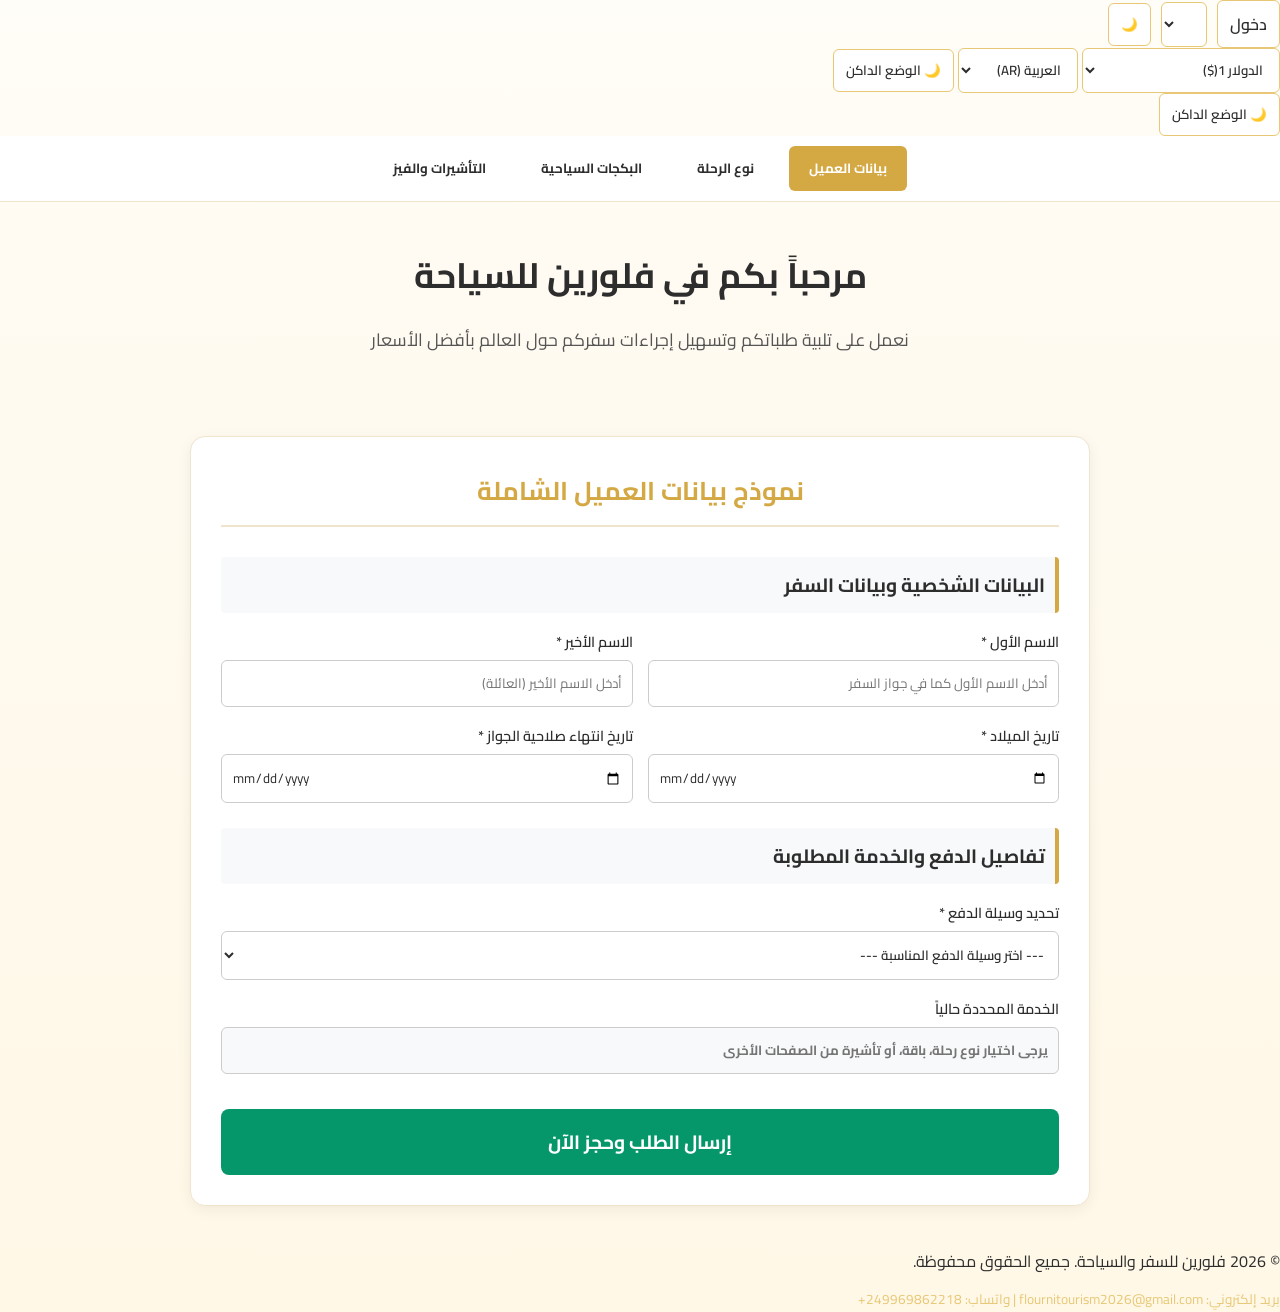
==== commit 1710fe5d: "Update index.html" ====
--- a/index.html
+++ b/index.html
@@ -1008,15 +1008,6 @@
             // 1. الإرسال عبر الواتساب المباشر
             const whatsappNumber = '249969862218';
             const whatsappUrl = `https://api.whatsapp.com/send?phone=${whatsappNumber}&text=${encodeURIComponent(message)}`;
-            // 2. الإرسال عبر البريد الإلكتروني المباشر
-const emailRecipient = 'flournitourism2026@gmail.com';
-const emailSubject = encodeURIComponent(`طلب حجز جديد باسم: ${firstName} ${lastName}`);
-const emailBody = encodeURIComponent(message.replace(/\*/g, '')); // إزالة النجمات التنسيقية للبريد الإلكتروني
-const mailtoUrl = `mailto:${emailRecipient}?subject=${emailSubject}&body=${emailBody}`;
-
-// السطر الجديد الذي يقوم بتوجيه المتصفح لفتح تطبيق البريد الإلكتروني
-window.location.href = mailtoUrl;
-
 
             // فتح الواتساب أولاً في نافذة جديدة
             window.open(whatsappUrl, '_blank');
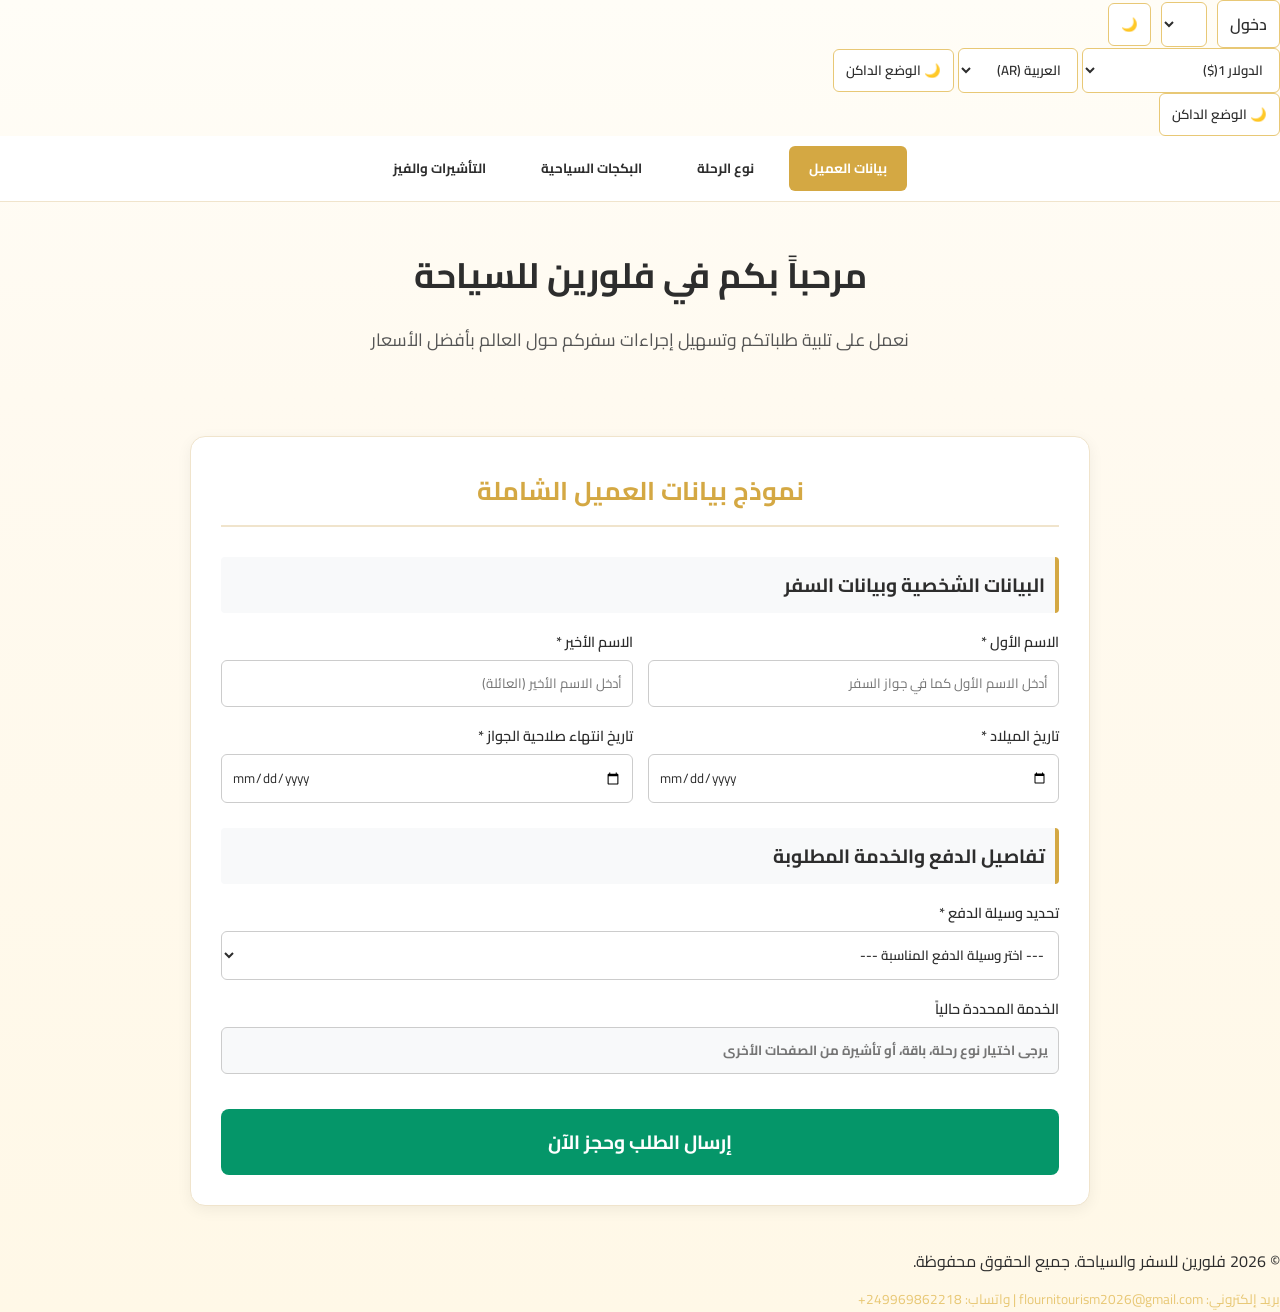
==== commit 02cace53: "Update index.html" ====
--- a/index.html
+++ b/index.html
@@ -1236,6 +1236,42 @@
             showPage('customer-page');
         }
 
+// دالة التنقل بين الصفحات
+function showPage(pageId) {
+    document.querySelectorAll('.page').forEach(page => page.classList.remove('active'));
+    document.querySelectorAll('nav button').forEach(btn => btn.classList.remove('active'));
+    
+    document.getElementById(pageId).classList.add('active');
+    
+    // تفعيل الزر المناسب في شريط التنقل
+    if(pageId === 'customer-page') document.getElementById('btn-customer').classList.add('active');
+    else if(pageId === 'trip-page') document.getElementById('btn-trip').classList.add('active');
+    else if(pageId === 'packages-page') document.getElementById('btn-packages').classList.add('active');
+    else if(pageId === 'visas-page') document.getElementById('btn-visas').classList.add('active');
+}
+
+// دالة اختيار الباقات والخدمات
+function selectItem(itemName) {
+    document.getElementById('selectedService').value = itemName;
+    showPage('customer-page');
+}
+
+// دالة إرسال الطلب
+function sendOrder() {
+    alert('تم استلام طلبك بنجاح! سيتم تحويلك قريباً.');
+}
+
+// دالة إظهار حقل الطيران المخصص
+function toggleAirlineInput() {
+    const opt = document.getElementById('airlineOption').value;
+    const customCol = document.getElementById('custom-airline-col');
+    if(opt === 'طيران مخصص') {
+        customCol.style.display = 'block';
+    } else {
+        customCol.style.display = 'none';
+    }
+        }
+    
         // حفظ وتأكيد تفاصيل الفندق لنموذج العميل
         function saveHotelDetails() {
             const country = document.getElementById('hotelCountry').value.trim();
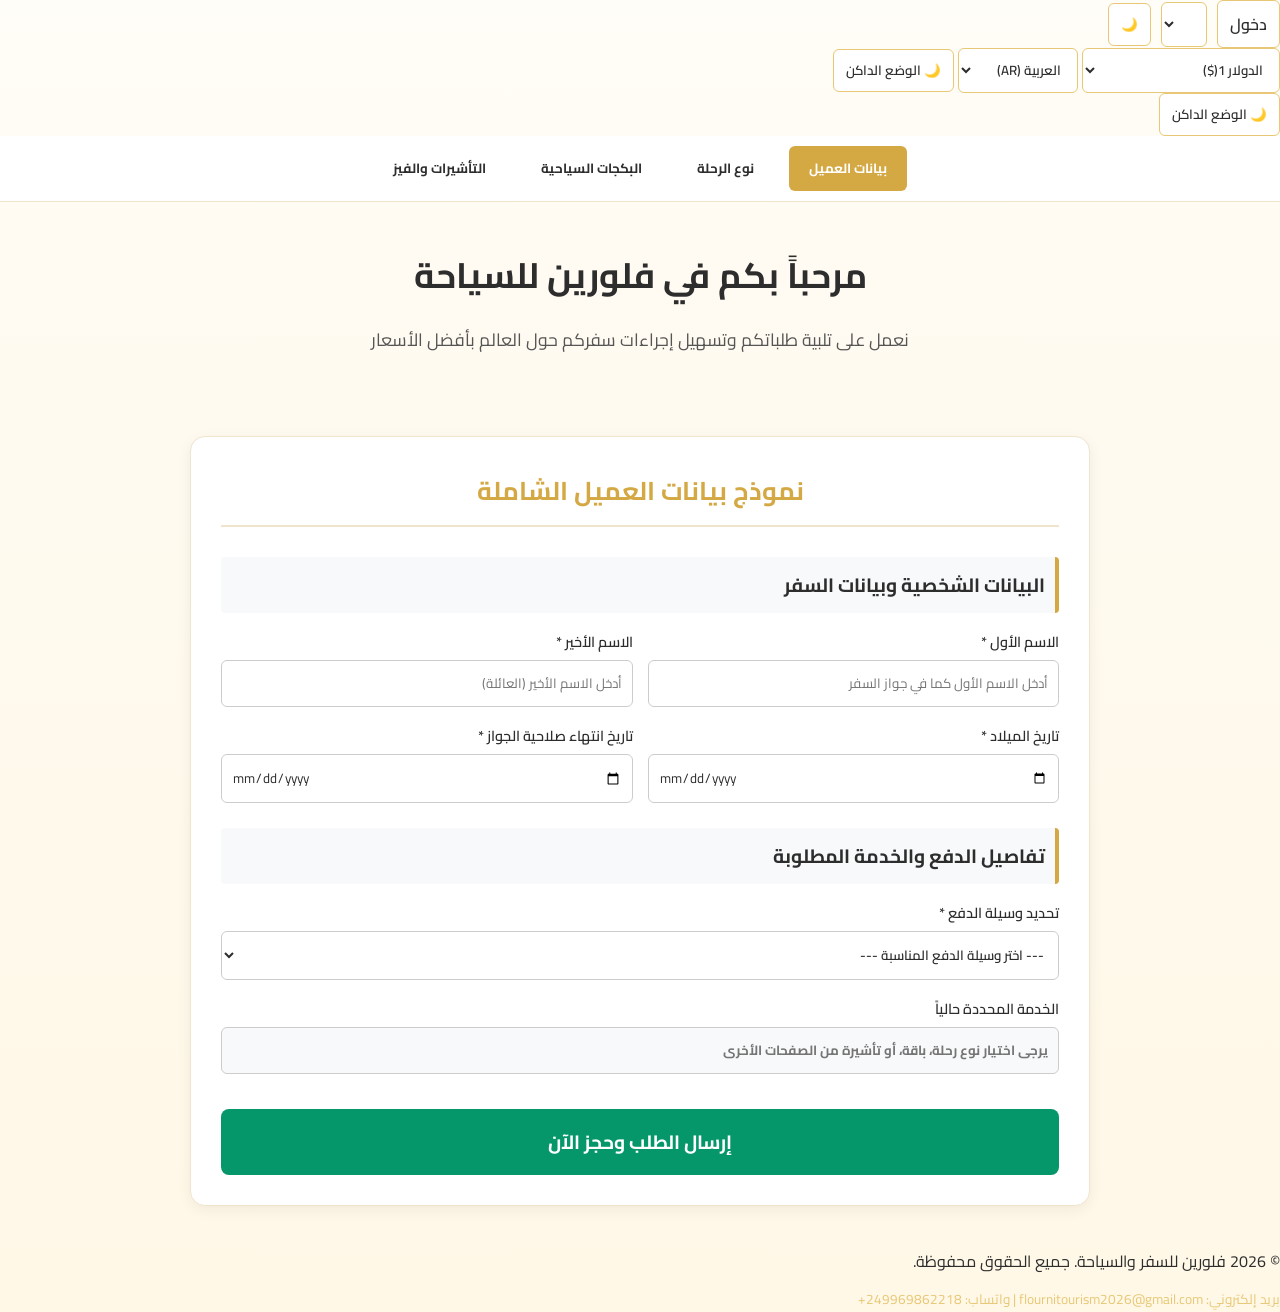
==== commit b5d94bab: "Update index.html" ====
--- a/index.html
+++ b/index.html
@@ -1242,7 +1242,8 @@
     document.querySelectorAll('nav button').forEach(btn => btn.classList.remove('active'));
     
     document.getElementById(pageId).classList.add('active');
-    
+}
+            
     // تفعيل الزر المناسب في شريط التنقل
     if(pageId === 'customer-page') document.getElementById('btn-customer').classList.add('active');
     else if(pageId === 'trip-page') document.getElementById('btn-trip').classList.add('active');
@@ -1256,38 +1257,47 @@
     showPage('customer-page');
 }
 
-// دالة إرسال الطلب
+// دالة إرسال الطلب والتحويل المباشر
 function sendOrder() {
-    alert('تم استلام طلبك بنجاح! سيتم تحويلك قريباً.');
+    // عرض رسالة التأكيد للعميل
+    alert('تم استلام طلبك بنجاح! سيتم تحويلك الآن.');
+    
+    // تحويل العميل مباشرة إلى الرابط المطلوب
+    // يرجى استبدال الرابط أدناه بالرابط الفعلي للصفحة التي تريد التحويل إليها
+    window.location.href = 'https://www.example.com'; 
 }
 
 // دالة إظهار حقل الطيران المخصص
 function toggleAirlineInput() {
     const opt = document.getElementById('airlineOption').value;
     const customCol = document.getElementById('custom-airline-col');
-    if(opt === 'طيران مخصص') {
+    
+    if (opt === 'طيران مخصص') {
         customCol.style.display = 'block';
     } else {
         customCol.style.display = 'none';
     }
-        }
-    
-        // حفظ وتأكيد تفاصيل الفندق لنموذج العميل
-        function saveHotelDetails() {
-            const country = document.getElementById('hotelCountry').value.trim();
-            const checkIn = document.getElementById('hotelCheckIn').value;
-            const checkOut = document.getElementById('hotelCheckOut').value;
-
-            if (!country || !checkIn || !checkOut) {
-                alert('يرجى تعبئة كافة حقول حجز الفندق المطلوبة.');
-                return;
-            }
-
-            let summary = `حجز فندق في [${country}] | دخول: ${checkIn} | خروج: ${checkOut}`;
-            document.getElementById('selectedService').value = summary;
-            alert('تم تأكيد وحفظ تفاصيل الفندق بنجاح ونقلها لنموذج الحجز.');
-            showPage('customer-page');
-        }
+}
+    
+// حفظ وتأكيد تفاصيل الفندق لنموذج العميل
+function saveHotelDetails() {
+    const country = document.getElementById('hotelCountry').value.trim();
+    const checkIn = document.getElementById('hotelCheckIn').value;
+    const checkOut = document.getElementById('hotelCheckOut').value;
+
+    if (!country || !checkIn || !checkOut) {
+        alert('يرجى تعبئة كافة حقول حجز الفندق المطلوبة.');
+        return;
+    }
+
+    let summary = `حجز فندق في [${country}] | دخول: ${checkIn} | خروج: ${checkOut}`;
+    document.getElementById('selectedService').value = summary;
+    alert('تم تأكيد وحفظ تفاصيل الفندق بنجاح ونقلها لنموذج الحجز.');
+    
+    showPage('customer-page');
+}
+
+
 
         // تحديث العملات بالصفحة ديناميكياً
         function updateCurrency() {
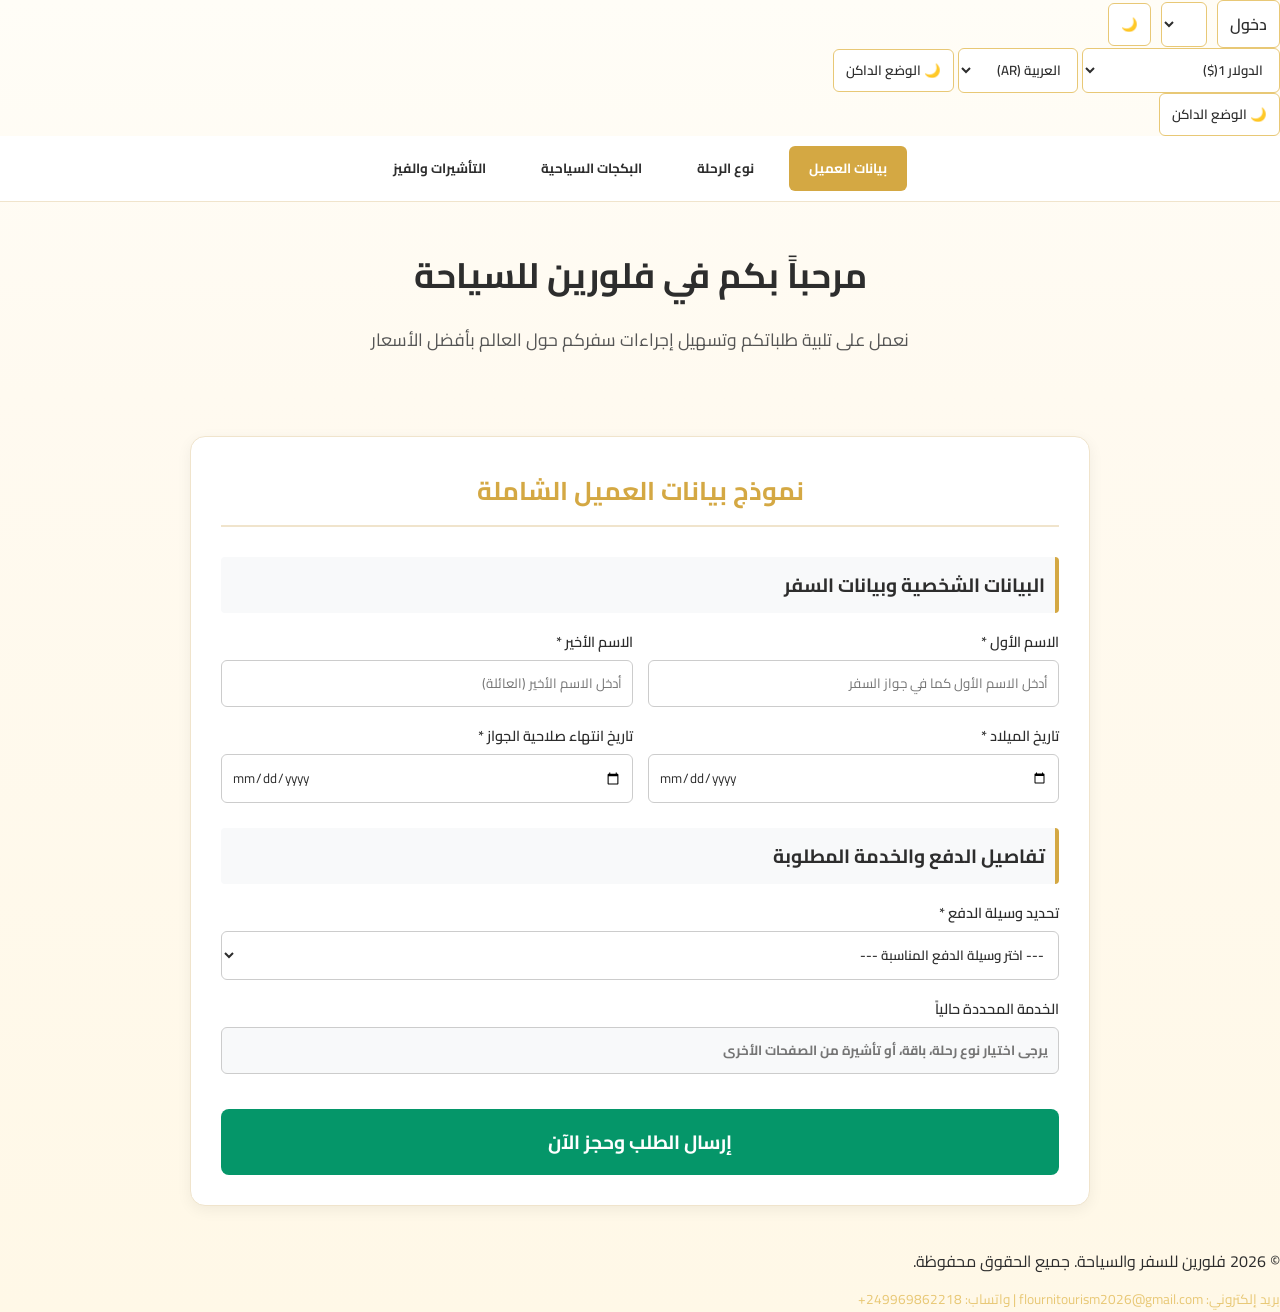
==== commit 56b45598: "Update index.html" ====
--- a/index.html
+++ b/index.html
@@ -1043,18 +1043,6 @@
         const emailSubject = encodeURIComponent(`طلب حجز جديد باسم: ${firstName} ${lastName}`);
         const emailBody = encodeURIComponent(message.replace(/\*/g, '')); 
         const mailtoUrl = `mailto:${emailRecipient}?subject=${emailSubject}&body=${emailBody}`;
-
-        // 4. تنفيذ التأخير الزمني وفتح البريد
-        setTimeout(() => {
-            window.location.href = mailtoUrl;
-        }, 500); // تقليل المدة قليلاً لضمان استجابة المتصفح
-
-    } catch (error) {
-        // طباعة الخطأ في لوحة التحكم دون التأثير على عمل الموقع
-        console.error("تم اكتشاف خطأ في دالة الحجز، ولكن الموقع مستمر في العمل:", error);
-    }
-}
-
 
                 // أسعار تحويل العملات الافتراضية مقابل الدولار الأمريكي كأساس
         const currencyRates = {
@@ -1264,7 +1252,7 @@
     
     // تحويل العميل مباشرة إلى الرابط المطلوب
     // يرجى استبدال الرابط أدناه بالرابط الفعلي للصفحة التي تريد التحويل إليها
-    window.location.href = 'https://www.example.com'; 
+    window.location.href = 'https://www.whatsapp.com'; 
 }
 
 // دالة إظهار حقل الطيران المخصص
